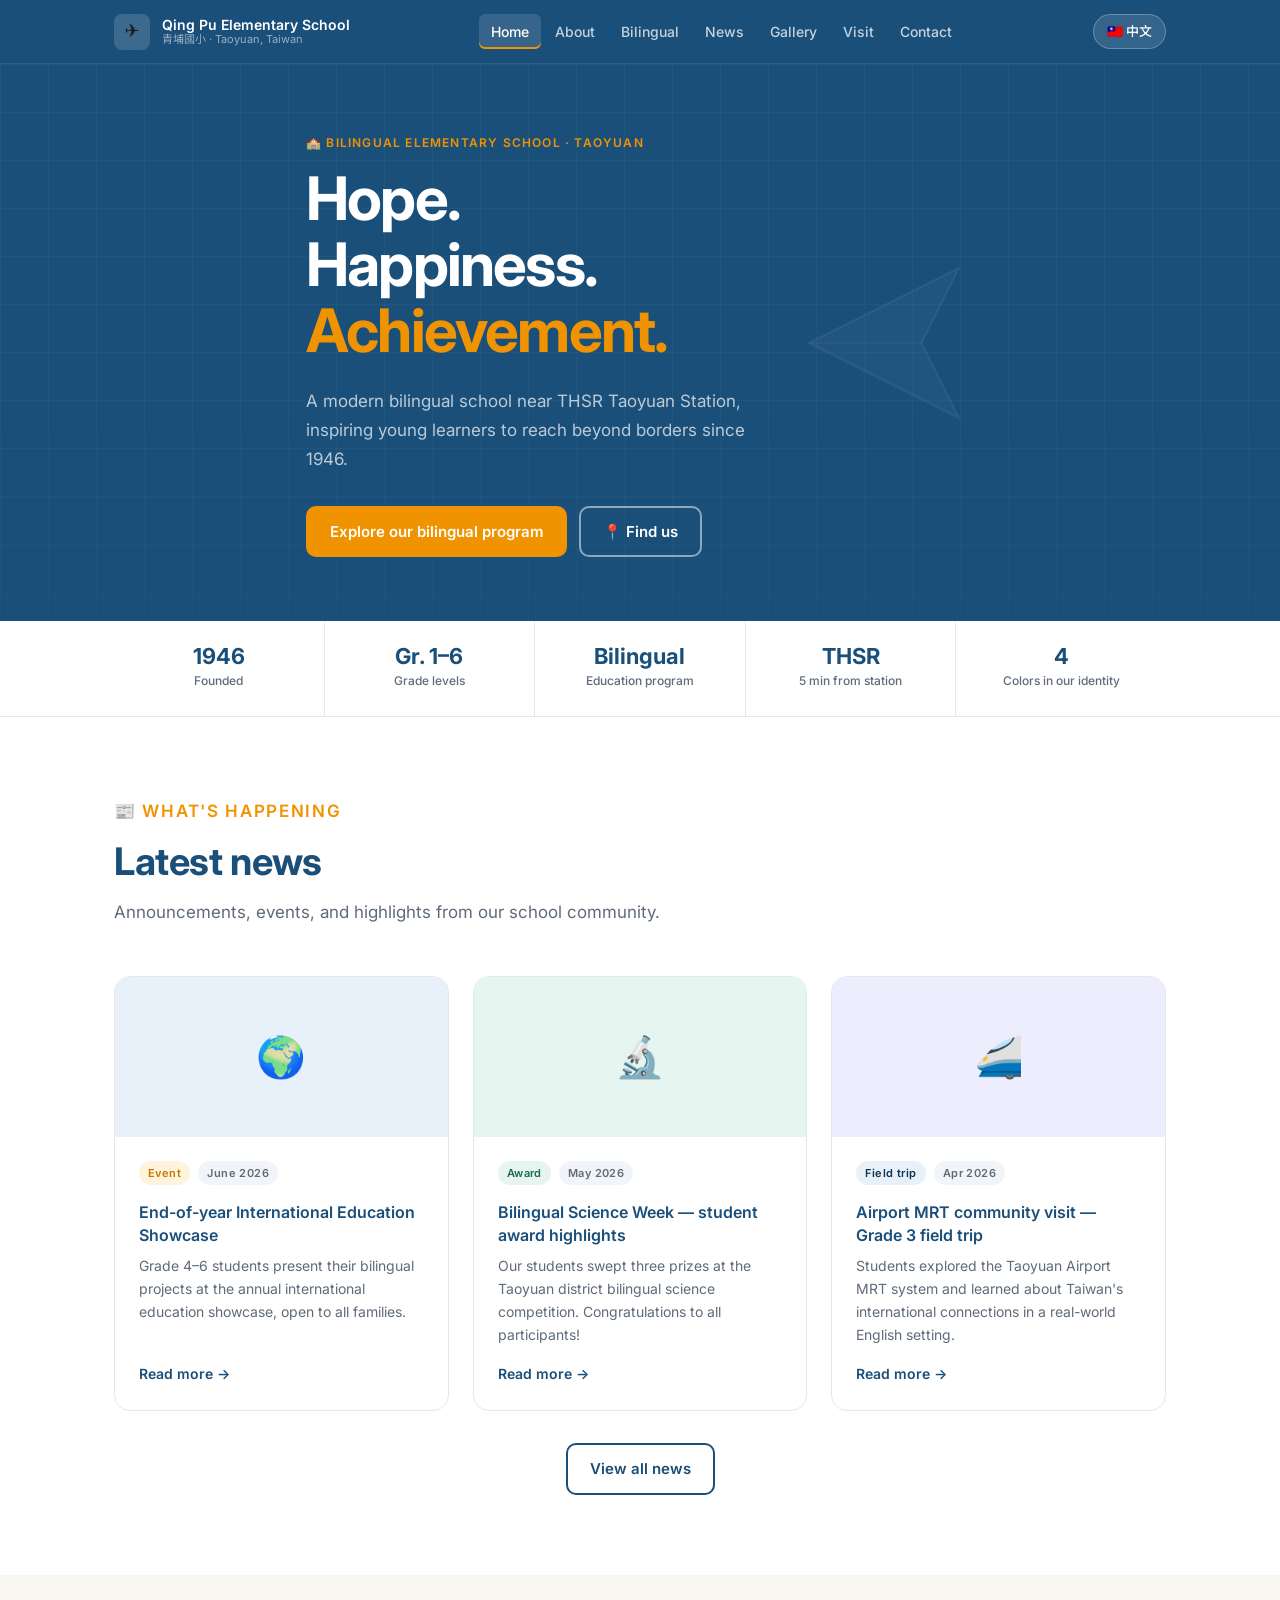
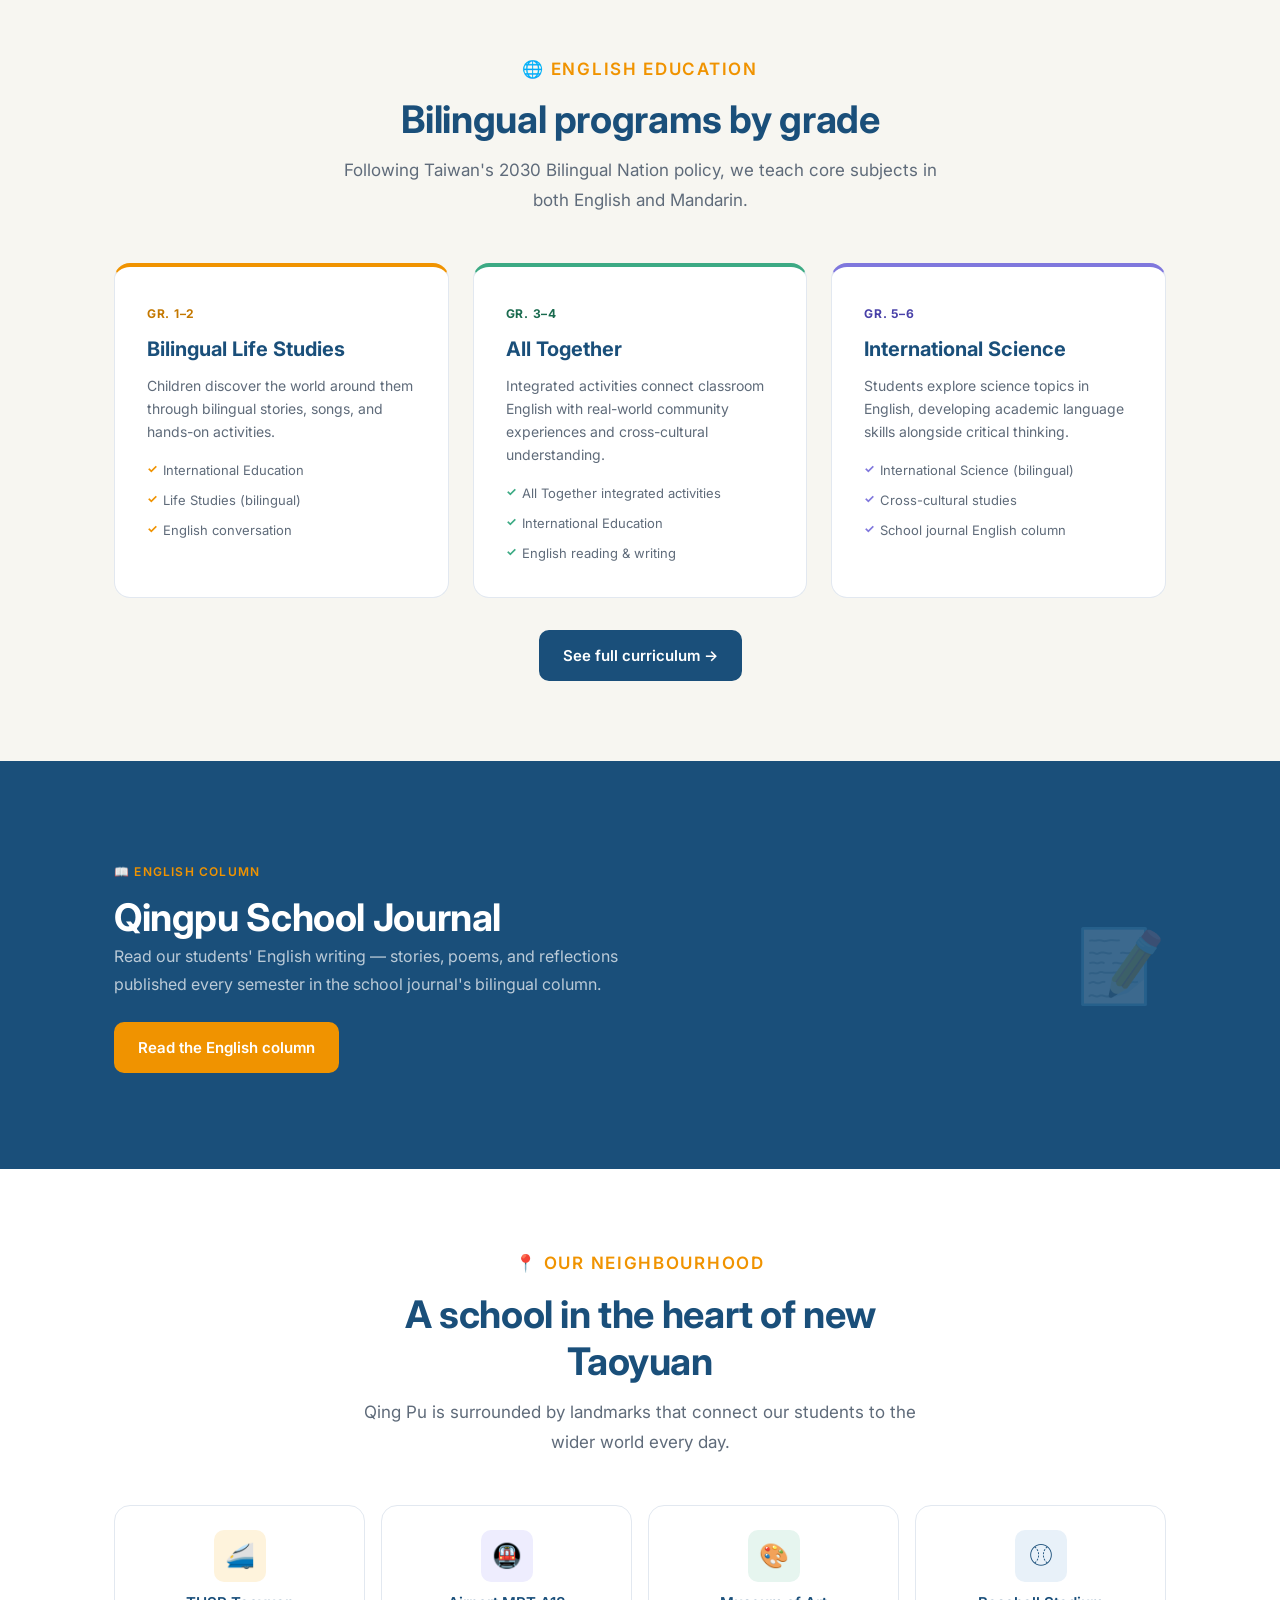
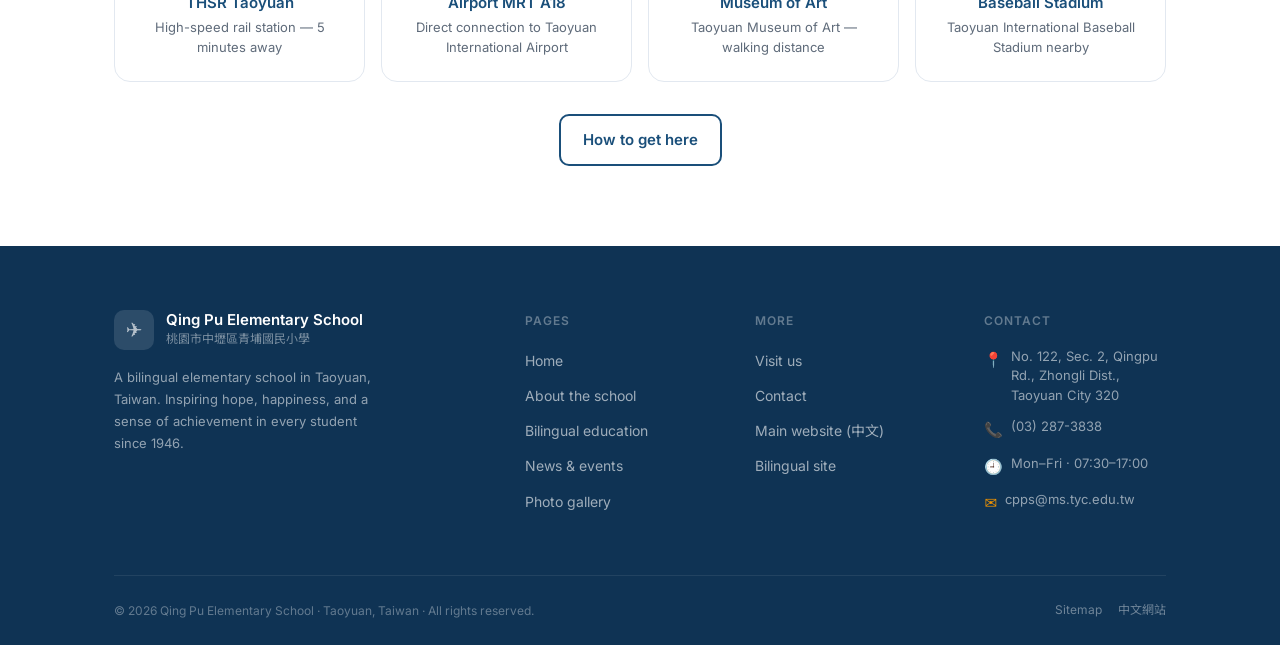
==== index.html @ 3e6f831f "Initial commit" ====
<!DOCTYPE html>
<html lang="en">
<head>
  <meta charset="UTF-8">
  <meta name="viewport" content="width=device-width, initial-scale=1.0">
  <meta name="description" content="Qing Pu Elementary School — a bilingual elementary school near THSR Taoyuan Station, nurturing global citizens in Taoyuan, Taiwan.">
  <title>Qing Pu Elementary School — Taoyuan, Taiwan</title>

  <!-- Favicon placeholder -->
  <!-- <link rel="icon" href="images/favicon.ico"> -->

  <!-- Shared styles -->
  <link rel="stylesheet" href="css/style.css">
  <!-- Page-specific styles -->
  <link rel="stylesheet" href="css/pages/home.css">
</head>
<body>

  <!-- Skip to main content (accessibility) -->
  <a class="skip-link" href="#main">Skip to main content</a>

  <!-- ============================================================
       NAVBAR
       ============================================================ -->
  <nav class="navbar" aria-label="Main navigation">
    <div class="container navbar__inner">

      <!-- Logo -->
      <a href="index.html" class="navbar__logo" aria-label="Qing Pu Elementary School — home">
        <div class="navbar__logo-img" aria-hidden="true">
          <!-- Replace the emoji below with: <img src="images/logo.png" alt=""> -->
          ✈️
        </div>
        <div class="navbar__logo-text">
          <span class="navbar__name">Qing Pu Elementary School</span>
          <span class="navbar__sub">青埔國小 · Taoyuan, Taiwan</span>
        </div>
      </a>

      <!-- Desktop navigation links -->
      <ul class="navbar__links" role="list">
        <li><a href="index.html">Home</a></li>
        <li><a href="about.html">About</a></li>
        <li><a href="bilingual.html">Bilingual</a></li>
        <li><a href="news.html">News</a></li>
        <li><a href="gallery.html">Gallery</a></li>
        <li><a href="visit.html">Visit</a></li>
        <li><a href="contact.html">Contact</a></li>
      </ul>

      <!-- Chinese version link -->
      <a href="https://www.cpps.tyc.edu.tw" target="_blank" rel="noopener" class="navbar__lang" aria-label="Switch to Chinese website">
        🇹🇼 中文
      </a>

      <!-- Mobile hamburger button -->
      <button class="navbar__toggle" aria-label="Open navigation menu" aria-expanded="false" aria-controls="mobile-menu">
        <span></span>
        <span></span>
        <span></span>
      </button>
    </div>

    <!-- Mobile drawer menu -->
    <div class="navbar__mobile" id="mobile-menu" role="navigation" aria-label="Mobile navigation">
      <a href="index.html">Home</a>
      <a href="about.html">About</a>
      <a href="bilingual.html">Bilingual education</a>
      <a href="news.html">News</a>
      <a href="gallery.html">Gallery</a>
      <a href="visit.html">Visit us</a>
      <a href="contact.html">Contact</a>
      <div class="navbar__mobile-lang">
        <a href="https://www.cpps.tyc.edu.tw" target="_blank" rel="noopener">🇹🇼 View Chinese website →</a>
      </div>
    </div>
  </nav>


  <!-- ============================================================
       MAIN CONTENT
       ============================================================ -->
  <main id="main">

    <!-- ── HERO ── -->
    <section class="hero" aria-label="School introduction">
      <div class="hero__bg" aria-hidden="true"></div>
      <div class="container hero__inner">
        <div class="hero__content">
          <p class="eyebrow">🏫 Bilingual Elementary School · Taoyuan</p>
          <h1 class="hero__title">
            Hope.<br>
            Happiness.<br>
            <span class="hero__title-accent">Achievement.</span>
          </h1>
          <p class="hero__desc">
            A modern bilingual school near THSR Taoyuan Station,
            inspiring young learners to reach beyond borders
            since 1946.
          </p>
          <div class="hero__actions">
            <a href="bilingual.html" class="btn btn-primary">Explore our bilingual program</a>
            <a href="visit.html" class="btn btn-ghost">
              📍 Find us
            </a>
          </div>
        </div>

        <!-- Decorative plane illustration (pure CSS) -->
        <div class="hero__deco" aria-hidden="true">
          <svg class="hero__plane" viewBox="0 0 120 120" fill="none" xmlns="http://www.w3.org/2000/svg">
            <path d="M10 60 L110 10 L85 60 L110 110 Z" fill="rgba(255,255,255,0.08)" stroke="rgba(255,255,255,0.15)" stroke-width="1.5"/>
            <path d="M10 60 L85 60" stroke="rgba(255,255,255,0.1)" stroke-width="1"/>
          </svg>
        </div>
      </div>
    </section>


    <!-- ── STATS STRIP ── -->
    <section class="stats-strip" aria-label="School at a glance">
      <div class="container">
        <ul class="stats-strip__list" role="list">
          <li class="stats-strip__item">
            <span class="stats-strip__num">1946</span>
            <span class="stats-strip__label">Founded</span>
          </li>
          <li class="stats-strip__item">
            <span class="stats-strip__num">Gr. 1–6</span>
            <span class="stats-strip__label">Grade levels</span>
          </li>
          <li class="stats-strip__item">
            <span class="stats-strip__num">Bilingual</span>
            <span class="stats-strip__label">Education program</span>
          </li>
          <li class="stats-strip__item">
            <span class="stats-strip__num">THSR</span>
            <span class="stats-strip__label">5 min from station</span>
          </li>
          <li class="stats-strip__item">
            <span class="stats-strip__num">4</span>
            <span class="stats-strip__label">Colors in our identity</span>
          </li>
        </ul>
      </div>
    </section>


    <!-- ── LATEST NEWS ── -->
    <section class="section bg-white" aria-labelledby="news-heading">
      <div class="container">
        <div class="section-header">
          <p class="eyebrow">📰 What's happening</p>
          <h2 id="news-heading">Latest news</h2>
          <p>Announcements, events, and highlights from our school community.</p>
        </div>

        <div class="grid-3 news-grid">

          <article class="card fade-in">
            <div class="card-img-placeholder" aria-hidden="true" style="background: var(--navy-light); height: 160px; display:flex; align-items:center; justify-content:center; font-size:40px;">🌍</div>
            <div class="card-body">
              <div class="flex gap-2 mb-4">
                <span class="badge badge-orange">Event</span>
                <span class="badge badge-gray">June 2026</span>
              </div>
              <h3 class="news-card__title">End-of-year International Education Showcase</h3>
              <p class="news-card__excerpt">Grade 4–6 students present their bilingual projects at the annual international education showcase, open to all families.</p>
              <a href="news.html" class="news-card__link">Read more →</a>
            </div>
          </article>

          <article class="card fade-in">
            <div class="card-img-placeholder" aria-hidden="true" style="background: var(--green-light); height: 160px; display:flex; align-items:center; justify-content:center; font-size:40px;">🔬</div>
            <div class="card-body">
              <div class="flex gap-2 mb-4">
                <span class="badge badge-green">Award</span>
                <span class="badge badge-gray">May 2026</span>
              </div>
              <h3 class="news-card__title">Bilingual Science Week — student award highlights</h3>
              <p class="news-card__excerpt">Our students swept three prizes at the Taoyuan district bilingual science competition. Congratulations to all participants!</p>
              <a href="news.html" class="news-card__link">Read more →</a>
            </div>
          </article>

          <article class="card fade-in">
            <div class="card-img-placeholder" aria-hidden="true" style="background: var(--purple-light); height: 160px; display:flex; align-items:center; justify-content:center; font-size:40px;">🚄</div>
            <div class="card-body">
              <div class="flex gap-2 mb-4">
                <span class="badge badge-navy">Field trip</span>
                <span class="badge badge-gray">Apr 2026</span>
              </div>
              <h3 class="news-card__title">Airport MRT community visit — Grade 3 field trip</h3>
              <p class="news-card__excerpt">Students explored the Taoyuan Airport MRT system and learned about Taiwan's international connections in a real-world English setting.</p>
              <a href="news.html" class="news-card__link">Read more →</a>
            </div>
          </article>

        </div>

        <div class="text-center mt-6">
          <a href="news.html" class="btn btn-outline">View all news</a>
        </div>
      </div>
    </section>


    <!-- ── BILINGUAL PROGRAMS ── -->
    <section class="section" aria-labelledby="bilingual-heading">
      <div class="container">
        <div class="section-header centered">
          <p class="eyebrow">🌐 English education</p>
          <h2 id="bilingual-heading">Bilingual programs by grade</h2>
          <p>Following Taiwan's 2030 Bilingual Nation policy, we teach core subjects in both English and Mandarin.</p>
        </div>

        <div class="programs-grid">

          <div class="program-card fade-in">
            <div class="program-card__grade">Gr. 1–2</div>
            <h3 class="program-card__title">Bilingual Life Studies</h3>
            <p class="program-card__desc">Children discover the world around them through bilingual stories, songs, and hands-on activities.</p>
            <ul class="program-card__subjects">
              <li>International Education</li>
              <li>Life Studies (bilingual)</li>
              <li>English conversation</li>
            </ul>
          </div>

          <div class="program-card fade-in">
            <div class="program-card__grade">Gr. 3–4</div>
            <h3 class="program-card__title">All Together</h3>
            <p class="program-card__desc">Integrated activities connect classroom English with real-world community experiences and cross-cultural understanding.</p>
            <ul class="program-card__subjects">
              <li>All Together integrated activities</li>
              <li>International Education</li>
              <li>English reading & writing</li>
            </ul>
          </div>

          <div class="program-card fade-in">
            <div class="program-card__grade">Gr. 5–6</div>
            <h3 class="program-card__title">International Science</h3>
            <p class="program-card__desc">Students explore science topics in English, developing academic language skills alongside critical thinking.</p>
            <ul class="program-card__subjects">
              <li>International Science (bilingual)</li>
              <li>Cross-cultural studies</li>
              <li>School journal English column</li>
            </ul>
          </div>

        </div>

        <div class="text-center mt-6">
          <a href="bilingual.html" class="btn btn-secondary">See full curriculum →</a>
        </div>
      </div>
    </section>


    <!-- ── SCHOOL JOURNAL TEASER ── -->
    <section class="section-sm bg-navy" aria-labelledby="journal-heading">
      <div class="container journal-banner">
        <div class="journal-banner__text">
          <p class="eyebrow" style="color: var(--orange);">📖 English column</p>
          <h2 id="journal-heading" style="color:#fff;">Qingpu School Journal</h2>
          <p style="color:rgba(255,255,255,0.7);">
            Read our students' English writing — stories, poems, and reflections published every semester in the school journal's bilingual column.
          </p>
          <a href="bilingual.html#journal" class="btn btn-primary mt-5">Read the English column</a>
        </div>
        <div class="journal-banner__deco" aria-hidden="true">📝</div>
      </div>
    </section>


    <!-- ── NEARBY HIGHLIGHTS ── -->
    <section class="section bg-white" aria-labelledby="nearby-heading">
      <div class="container">
        <div class="section-header centered">
          <p class="eyebrow">📍 Our neighbourhood</p>
          <h2 id="nearby-heading">A school in the heart of new Taoyuan</h2>
          <p>Qing Pu is surrounded by landmarks that connect our students to the wider world every day.</p>
        </div>

        <div class="grid-4 nearby-grid">
          <div class="nearby-card fade-in">
            <div class="nearby-card__icon" style="background:var(--orange-light); color:var(--orange-dark);">🚄</div>
            <h4>THSR Taoyuan</h4>
            <p>High-speed rail station — 5 minutes away</p>
          </div>
          <div class="nearby-card fade-in">
            <div class="nearby-card__icon" style="background:var(--purple-light); color:#4840a8;">🚇</div>
            <h4>Airport MRT A18</h4>
            <p>Direct connection to Taoyuan International Airport</p>
          </div>
          <div class="nearby-card fade-in">
            <div class="nearby-card__icon" style="background:var(--green-light); color:#1a6b4f;">🎨</div>
            <h4>Museum of Art</h4>
            <p>Taoyuan Museum of Art — walking distance</p>
          </div>
          <div class="nearby-card fade-in">
            <div class="nearby-card__icon" style="background:var(--navy-light); color:var(--navy);">⚾</div>
            <h4>Baseball Stadium</h4>
            <p>Taoyuan International Baseball Stadium nearby</p>
          </div>
        </div>

        <div class="text-center mt-6">
          <a href="visit.html" class="btn btn-outline">How to get here</a>
        </div>
      </div>
    </section>

  </main>


  <!-- ============================================================
       FOOTER
       ============================================================ -->
  <footer class="footer" role="contentinfo">
    <div class="container">
      <div class="footer__grid">

        <!-- Brand column -->
        <div class="footer__brand">
          <div class="footer__logo">
            <div class="footer__logo-box" aria-hidden="true">✈️</div>
            <div>
              <div class="footer__school-name">Qing Pu Elementary School</div>
              <div class="footer__school-zh">桃園市中壢區青埔國民小學</div>
            </div>
          </div>
          <p class="footer__desc">
            A bilingual elementary school in Taoyuan, Taiwan.
            Inspiring hope, happiness, and a sense of achievement
            in every student since 1946.
          </p>
        </div>

        <!-- Quick links -->
        <div>
          <p class="footer__col-title">Pages</p>
          <ul class="footer__links">
            <li><a href="index.html">Home</a></li>
            <li><a href="about.html">About the school</a></li>
            <li><a href="bilingual.html">Bilingual education</a></li>
            <li><a href="news.html">News & events</a></li>
            <li><a href="gallery.html">Photo gallery</a></li>
          </ul>
        </div>

        <!-- More links -->
        <div>
          <p class="footer__col-title">More</p>
          <ul class="footer__links">
            <li><a href="visit.html">Visit us</a></li>
            <li><a href="contact.html">Contact</a></li>
            <li><a href="https://www.cpps.tyc.edu.tw" target="_blank" rel="noopener">Main website (中文)</a></li>
            <li><a href="http://163.30.130.236/bilingual/index.php" target="_blank" rel="noopener">Bilingual site</a></li>
          </ul>
        </div>

        <!-- Contact info -->
        <div>
          <p class="footer__col-title">Contact</p>
          <div class="footer__contact-item">
            <span class="footer__contact-icon" aria-hidden="true">📍</span>
            <span>No. 122, Sec. 2, Qingpu Rd., Zhongli Dist., Taoyuan City 320</span>
          </div>
          <div class="footer__contact-item">
            <span class="footer__contact-icon" aria-hidden="true">📞</span>
            <span>(03) 287-3838</span>
          </div>
          <div class="footer__contact-item">
            <span class="footer__contact-icon" aria-hidden="true">🕘</span>
            <span>Mon–Fri · 07:30–17:00</span>
          </div>
          <div class="footer__contact-item">
            <span class="footer__contact-icon" aria-hidden="true">✉️</span>
            <span>cpps@ms.tyc.edu.tw</span>
          </div>
        </div>

      </div>

      <!-- Bottom bar -->
      <div class="footer__bottom">
        <p class="footer__copy">
          © 2026 Qing Pu Elementary School · Taoyuan, Taiwan · All rights reserved.
        </p>
        <div class="footer__bottom-links">
          <a href="#">Sitemap</a>
          <a href="https://www.cpps.tyc.edu.tw" target="_blank" rel="noopener">中文網站</a>
        </div>
      </div>
    </div>
  </footer>

  <!-- Shared JS -->
  <script src="js/main.js"></script>

</body>
</html>
---- css/style.css ----
/* ============================================================
   Qing Pu Elementary School — English Website
   style.css  |  Shared styles: reset, variables, typography,
               navbar, footer, buttons, utilities
   ============================================================ */

/* ── Google Fonts ── */
@import url('https://fonts.googleapis.com/css2?family=Inter:wght@400;500;600;700&family=Noto+Sans+TC:wght@400;500&display=swap');

/* ── CSS Variables ── */
:root {
  /* Brand colors — drawn from school building identity */
  --navy:          #1a4f7a;   /* primary: navbar, footer, headings */
  --navy-dark:     #0f3354;   /* hover states */
  --navy-light:    #e8f1f9;   /* light tint backgrounds */
  --orange:        #F09300;   /* CTA buttons, active states, highlights */
  --orange-dark:   #c47800;   /* orange hover */
  --orange-light:  #fef3dc;   /* orange tint */
  --green:         #3caa84;   /* Qingpu green — bilingual accents */
  --green-light:   #e6f5ef;
  --purple:        #7F77DD;   /* MRT purple — transport references */
  --purple-light:  #eeedfe;

  /* Neutrals */
  --bg:            #f7f6f1;   /* warm off-white page background */
  --bg-white:      #ffffff;
  --bg-card:       #ffffff;
  --text:          #1c1c1c;
  --text-muted:    #5f6b7a;
  --text-light:    #94a3b8;
  --border:        #e2e8f0;
  --border-dark:   #cbd5e1;

  /* Spacing scale */
  --sp-1:  4px;
  --sp-2:  8px;
  --sp-3:  12px;
  --sp-4:  16px;
  --sp-5:  24px;
  --sp-6:  32px;
  --sp-7:  48px;
  --sp-8:  64px;
  --sp-9:  80px;
  --sp-10: 96px;

  /* Layout */
  --container-max: 1100px;
  --navbar-height: 64px;
  --radius-sm:  6px;
  --radius-md:  10px;
  --radius-lg:  16px;
  --radius-xl:  24px;

  /* Shadows */
  --shadow-sm:  0 1px 3px rgba(0,0,0,0.08), 0 1px 2px rgba(0,0,0,0.04);
  --shadow-md:  0 4px 12px rgba(0,0,0,0.08), 0 2px 4px rgba(0,0,0,0.04);
  --shadow-lg:  0 8px 24px rgba(0,0,0,0.10), 0 4px 8px rgba(0,0,0,0.04);

  /* Transitions */
  --ease: cubic-bezier(0.4, 0, 0.2, 1);
  --t-fast: 150ms var(--ease);
  --t-base: 250ms var(--ease);
}


/* ============================================================
   RESET
   ============================================================ */
*, *::before, *::after {
  box-sizing: border-box;
  margin: 0;
  padding: 0;
}

html {
  scroll-behavior: smooth;
  -webkit-text-size-adjust: 100%;
}

body {
  font-family: 'Inter', 'Noto Sans TC', system-ui, sans-serif;
  font-size: 16px;
  line-height: 1.7;
  color: var(--text);
  background-color: var(--bg);
  -webkit-font-smoothing: antialiased;
}

img, picture, video, svg {
  display: block;
  max-width: 100%;
}

input, button, textarea, select {
  font: inherit;
}

ul, ol {
  list-style: none;
}

a {
  color: inherit;
  text-decoration: none;
}

h1, h2, h3, h4, h5, h6 {
  line-height: 1.25;
  color: var(--navy);
}


/* ============================================================
   TYPOGRAPHY
   ============================================================ */
h1 { font-size: clamp(32px, 5vw, 52px); font-weight: 700; letter-spacing: -0.02em; }
h2 { font-size: clamp(24px, 4vw, 38px); font-weight: 700; letter-spacing: -0.01em; }
h3 { font-size: clamp(18px, 2.5vw, 24px); font-weight: 600; }
h4 { font-size: 18px; font-weight: 600; }
h5 { font-size: 15px; font-weight: 600; }

p {
  color: var(--text-muted);
  line-height: 1.75;
}

.text-navy   { color: var(--navy); }
.text-orange { color: var(--orange); }
.text-muted  { color: var(--text-muted); }
.text-center { text-align: center; }
.text-sm     { font-size: 14px; }
.text-xs     { font-size: 12px; }

/* Section eyebrow label */
.eyebrow {
  display: inline-flex;
  align-items: center;
  gap: var(--sp-2);
  font-size: 12px;
  font-weight: 600;
  letter-spacing: 0.1em;
  text-transform: uppercase;
  color: var(--orange);
  margin-bottom: var(--sp-3);
}

/* Section heading + subtext block */
.section-header {
  margin-bottom: var(--sp-7);
}

.section-header.centered {
  text-align: center;
  max-width: 600px;
  margin-left: auto;
  margin-right: auto;
}

.section-header h2 {
  margin-bottom: var(--sp-3);
}

.section-header p {
  font-size: 17px;
}


/* ============================================================
   LAYOUT UTILITIES
   ============================================================ */
.container {
  max-width: var(--container-max);
  margin: 0 auto;
  padding: 0 var(--sp-5);
}

.section {
  padding: var(--sp-9) 0;
}

.section-sm {
  padding: var(--sp-7) 0;
}

/* Grid helpers */
.grid-2 { display: grid; grid-template-columns: repeat(2, minmax(0,1fr)); gap: var(--sp-5); }
.grid-3 { display: grid; grid-template-columns: repeat(3, minmax(0,1fr)); gap: var(--sp-5); }
.grid-4 { display: grid; grid-template-columns: repeat(4, minmax(0,1fr)); gap: var(--sp-5); }

/* Flex helpers */
.flex       { display: flex; }
.flex-center { display: flex; align-items: center; justify-content: center; }
.flex-between { display: flex; align-items: center; justify-content: space-between; }
.gap-2 { gap: var(--sp-2); }
.gap-3 { gap: var(--sp-3); }
.gap-4 { gap: var(--sp-4); }

/* Spacing helpers */
.mt-4 { margin-top: var(--sp-4); }
.mt-5 { margin-top: var(--sp-5); }
.mt-6 { margin-top: var(--sp-6); }
.mb-4 { margin-bottom: var(--sp-4); }
.mb-5 { margin-bottom: var(--sp-5); }


/* ============================================================
   BUTTONS
   ============================================================ */
.btn {
  display: inline-flex;
  align-items: center;
  gap: var(--sp-2);
  padding: 11px 22px;
  border-radius: var(--radius-md);
  font-size: 15px;
  font-weight: 600;
  cursor: pointer;
  border: 2px solid transparent;
  transition: background var(--t-fast), color var(--t-fast), border-color var(--t-fast), transform var(--t-fast), box-shadow var(--t-fast);
  white-space: nowrap;
  text-decoration: none;
}

.btn:active { transform: scale(0.97); }

/* Primary — orange fill */
.btn-primary {
  background: var(--orange);
  color: #fff;
  border-color: var(--orange);
}
.btn-primary:hover {
  background: var(--orange-dark);
  border-color: var(--orange-dark);
  box-shadow: var(--shadow-md);
}

/* Secondary — navy fill */
.btn-secondary {
  background: var(--navy);
  color: #fff;
  border-color: var(--navy);
}
.btn-secondary:hover {
  background: var(--navy-dark);
  border-color: var(--navy-dark);
  box-shadow: var(--shadow-md);
}

/* Ghost — outline only */
.btn-ghost {
  background: transparent;
  color: #fff;
  border-color: rgba(255,255,255,0.5);
}
.btn-ghost:hover {
  background: rgba(255,255,255,0.12);
  border-color: #fff;
}

/* Ghost navy — for use on white backgrounds */
.btn-outline {
  background: transparent;
  color: var(--navy);
  border-color: var(--navy);
}
.btn-outline:hover {
  background: var(--navy);
  color: #fff;
}

/* Small variant */
.btn-sm {
  padding: 7px 14px;
  font-size: 13px;
}


/* ============================================================
   BADGES & TAGS
   ============================================================ */
.badge {
  display: inline-flex;
  align-items: center;
  gap: 4px;
  font-size: 11px;
  font-weight: 600;
  padding: 3px 9px;
  border-radius: 20px;
  letter-spacing: 0.04em;
}

.badge-navy   { background: var(--navy-light);   color: var(--navy-dark); }
.badge-orange { background: var(--orange-light);  color: var(--orange-dark); }
.badge-green  { background: var(--green-light);   color: #1a6b4f; }
.badge-purple { background: var(--purple-light);  color: #4840a8; }
.badge-gray   { background: #f1f5f9; color: var(--text-muted); }


/* ============================================================
   CARDS
   ============================================================ */
.card {
  background: var(--bg-card);
  border-radius: var(--radius-lg);
  border: 1px solid var(--border);
  overflow: hidden;
  transition: box-shadow var(--t-base), transform var(--t-base);
}

.card:hover {
  box-shadow: var(--shadow-md);
  transform: translateY(-2px);
}

.card-body {
  padding: var(--sp-5);
}

.card-img {
  width: 100%;
  aspect-ratio: 16/9;
  object-fit: cover;
  background: var(--navy-light);
}


/* ============================================================
   NAVBAR
   ============================================================ */
.navbar {
  position: sticky;
  top: 0;
  z-index: 100;
  height: var(--navbar-height);
  background: var(--navy);
  border-bottom: 1px solid rgba(255,255,255,0.08);
  transition: box-shadow var(--t-base);
}

.navbar.scrolled {
  box-shadow: 0 2px 20px rgba(0,0,0,0.2);
}

.navbar__inner {
  display: flex;
  align-items: center;
  justify-content: space-between;
  height: 100%;
  gap: var(--sp-4);
}

/* Logo */
.navbar__logo {
  display: flex;
  align-items: center;
  gap: var(--sp-3);
  flex-shrink: 0;
  text-decoration: none;
}

.navbar__logo-img {
  width: 36px;
  height: 36px;
  border-radius: 8px;
  background: rgba(255,255,255,0.15);
  display: flex;
  align-items: center;
  justify-content: center;
  font-size: 18px;
  flex-shrink: 0;
  overflow: hidden;
}

.navbar__logo-img img {
  width: 100%;
  height: 100%;
  object-fit: cover;
}

.navbar__logo-text {
  display: flex;
  flex-direction: column;
}

.navbar__name {
  font-size: 14px;
  font-weight: 600;
  color: #fff;
  line-height: 1.2;
}

.navbar__sub {
  font-size: 11px;
  color: rgba(255,255,255,0.55);
  font-weight: 400;
  line-height: 1.2;
}

/* Nav links */
.navbar__links {
  display: flex;
  align-items: center;
  gap: 2px;
  list-style: none;
  margin: 0;
  padding: 0;
}

.navbar__links a {
  display: block;
  padding: 6px 12px;
  font-size: 14px;
  font-weight: 500;
  color: rgba(255,255,255,0.75);
  border-radius: var(--radius-sm);
  transition: color var(--t-fast), background var(--t-fast);
  text-decoration: none;
  white-space: nowrap;
}

.navbar__links a:hover {
  color: #fff;
  background: rgba(255,255,255,0.10);
}

.navbar__links a.active {
  color: #fff;
  background: rgba(255,255,255,0.12);
  /* Orange underline shows active page */
  box-shadow: inset 0 -2px 0 var(--orange);
}

/* Language toggle */
.navbar__lang {
  flex-shrink: 0;
  background: rgba(255,255,255,0.12);
  border: 1px solid rgba(255,255,255,0.25);
  color: #fff;
  padding: 5px 13px;
  border-radius: 20px;
  font-size: 13px;
  font-weight: 500;
  cursor: pointer;
  transition: background var(--t-fast), border-color var(--t-fast);
  text-decoration: none;
  display: inline-flex;
  align-items: center;
  gap: 5px;
}

.navbar__lang:hover {
  background: rgba(255,255,255,0.20);
  border-color: rgba(255,255,255,0.5);
}

/* Mobile hamburger button */
.navbar__toggle {
  display: none;
  flex-direction: column;
  justify-content: center;
  align-items: center;
  gap: 5px;
  width: 36px;
  height: 36px;
  background: transparent;
  border: none;
  cursor: pointer;
  padding: 4px;
  border-radius: var(--radius-sm);
  flex-shrink: 0;
}

.navbar__toggle span {
  display: block;
  width: 22px;
  height: 2px;
  background: #fff;
  border-radius: 2px;
  transition: transform var(--t-base), opacity var(--t-base);
}

/* Hamburger → X animation */
.navbar__toggle.open span:nth-child(1) { transform: translateY(7px) rotate(45deg); }
.navbar__toggle.open span:nth-child(2) { opacity: 0; }
.navbar__toggle.open span:nth-child(3) { transform: translateY(-7px) rotate(-45deg); }

/* Mobile nav drawer */
.navbar__mobile {
  display: none;
  position: absolute;
  top: var(--navbar-height);
  left: 0;
  right: 0;
  background: var(--navy-dark);
  border-bottom: 1px solid rgba(255,255,255,0.08);
  padding: var(--sp-3) var(--sp-5) var(--sp-4);
  box-shadow: var(--shadow-lg);
  z-index: 99;
}

.navbar__mobile.open {
  display: block;
}

.navbar__mobile a {
  display: block;
  padding: 11px var(--sp-3);
  font-size: 15px;
  font-weight: 500;
  color: rgba(255,255,255,0.85);
  border-radius: var(--radius-sm);
  border-bottom: 1px solid rgba(255,255,255,0.06);
  transition: color var(--t-fast), background var(--t-fast);
}

.navbar__mobile a:last-child {
  border-bottom: none;
}

.navbar__mobile a:hover,
.navbar__mobile a.active {
  color: #fff;
  background: rgba(255,255,255,0.08);
}

.navbar__mobile-lang {
  margin-top: var(--sp-3);
  padding-top: var(--sp-3);
  border-top: 1px solid rgba(255,255,255,0.1);
}


/* ============================================================
   FOOTER
   ============================================================ */
.footer {
  background: var(--navy-dark);
  color: rgba(255,255,255,0.65);
  padding: var(--sp-8) 0 var(--sp-5);
}

.footer__grid {
  display: grid;
  grid-template-columns: 2fr 1fr 1fr 1fr;
  gap: var(--sp-7);
  margin-bottom: var(--sp-7);
}

.footer__brand {}

.footer__logo {
  display: flex;
  align-items: center;
  gap: var(--sp-3);
  margin-bottom: var(--sp-4);
}

.footer__logo-box {
  width: 40px;
  height: 40px;
  background: rgba(255,255,255,0.12);
  border-radius: var(--radius-md);
  display: flex;
  align-items: center;
  justify-content: center;
  font-size: 20px;
  flex-shrink: 0;
}

.footer__school-name {
  font-size: 15px;
  font-weight: 600;
  color: #fff;
  line-height: 1.3;
}

.footer__school-zh {
  font-size: 12px;
  color: rgba(255,255,255,0.45);
}

.footer__desc {
  font-size: 13px;
  line-height: 1.7;
  color: rgba(255,255,255,0.55);
  max-width: 260px;
}

.footer__col-title {
  font-size: 12px;
  font-weight: 600;
  letter-spacing: 0.08em;
  text-transform: uppercase;
  color: rgba(255,255,255,0.35);
  margin-bottom: var(--sp-4);
}

.footer__links {
  list-style: none;
  display: flex;
  flex-direction: column;
  gap: var(--sp-2);
}

.footer__links a {
  font-size: 14px;
  color: rgba(255,255,255,0.6);
  text-decoration: none;
  transition: color var(--t-fast);
}

.footer__links a:hover {
  color: #fff;
}

.footer__contact-item {
  display: flex;
  align-items: flex-start;
  gap: var(--sp-2);
  font-size: 13px;
  color: rgba(255,255,255,0.55);
  margin-bottom: var(--sp-3);
  line-height: 1.5;
}

.footer__contact-icon {
  font-size: 15px;
  color: var(--orange);
  margin-top: 2px;
  flex-shrink: 0;
}

.footer__bottom {
  border-top: 1px solid rgba(255,255,255,0.08);
  padding-top: var(--sp-5);
  display: flex;
  align-items: center;
  justify-content: space-between;
  gap: var(--sp-4);
  flex-wrap: wrap;
}

.footer__copy {
  font-size: 12px;
  color: rgba(255,255,255,0.35);
}

.footer__bottom-links {
  display: flex;
  gap: var(--sp-4);
}

.footer__bottom-links a {
  font-size: 12px;
  color: rgba(255,255,255,0.4);
  transition: color var(--t-fast);
}

.footer__bottom-links a:hover {
  color: rgba(255,255,255,0.8);
}


/* ============================================================
   DIVIDERS & DECORATIONS
   ============================================================ */
.divider {
  border: none;
  border-top: 1px solid var(--border);
  margin: var(--sp-7) 0;
}

/* Paper-plane decorative SVG placeholder */
.deco-plane {
  opacity: 0.06;
  pointer-events: none;
  user-select: none;
}

/* Section background alternates */
.bg-white  { background: var(--bg-white); }
.bg-navy   { background: var(--navy); color: #fff; }
.bg-navy h2, .bg-navy h3 { color: #fff; }
.bg-navy p  { color: rgba(255,255,255,0.7); }
.bg-light  { background: var(--navy-light); }
.bg-orange-light { background: var(--orange-light); }


/* ============================================================
   SKIP LINK (accessibility)
   ============================================================ */
.skip-link {
  position: absolute;
  top: -100px;
  left: var(--sp-5);
  background: var(--orange);
  color: #fff;
  padding: var(--sp-2) var(--sp-4);
  border-radius: var(--radius-sm);
  font-weight: 600;
  font-size: 14px;
  z-index: 9999;
  transition: top var(--t-fast);
}

.skip-link:focus {
  top: var(--sp-3);
}


/* ============================================================
   RESPONSIVE BREAKPOINTS
   ============================================================ */

/* Tablet — ≤ 1024px */
@media (max-width: 1024px) {
  .grid-4 { grid-template-columns: repeat(2, minmax(0,1fr)); }

  .footer__grid {
    grid-template-columns: 1fr 1fr;
    gap: var(--sp-6);
  }

  .navbar__links { gap: 0; }
  .navbar__links a { padding: 6px 9px; font-size: 13px; }
}

/* Mobile — ≤ 768px */
@media (max-width: 768px) {
  :root { --navbar-height: 56px; }

  .section  { padding: var(--sp-7) 0; }
  .section-sm { padding: var(--sp-6) 0; }

  /* Hide desktop nav, show hamburger */
  .navbar__links,
  .navbar__lang { display: none; }

  .navbar__toggle { display: flex; }

  /* Stack grids */
  .grid-2,
  .grid-3,
  .grid-4 { grid-template-columns: 1fr; }

  .footer__grid {
    grid-template-columns: 1fr;
    gap: var(--sp-5);
  }

  .footer__desc { max-width: 100%; }

  .footer__bottom {
    flex-direction: column;
    align-items: flex-start;
    gap: var(--sp-3);
  }
}

/* Small mobile — ≤ 480px */
@media (max-width: 480px) {
  .container { padding: 0 var(--sp-4); }
}
---- css/pages/home.css ----
/* ============================================================
   Qing Pu Elementary School — English Website
   home.css  |  Page-specific styles for index.html
   ============================================================ */


/* ── HERO ── */
.hero {
    position: relative;
    background: var(--navy);
    min-height: 520px;
    display: flex;
    align-items: center;
    overflow: hidden;
  }
  
  /* Subtle diagonal grid background */
  .hero__bg {
    position: absolute;
    inset: 0;
    background-image:
      linear-gradient(rgba(255,255,255,0.03) 1px, transparent 1px),
      linear-gradient(90deg, rgba(255,255,255,0.03) 1px, transparent 1px);
    background-size: 48px 48px;
    pointer-events: none;
  }
  
  /* Dark gradient overlay — fades grid toward bottom */
  .hero::after {
    content: '';
    position: absolute;
    inset: 0;
    background: linear-gradient(to bottom, transparent 60%, rgba(26,79,122,0.5) 100%);
    pointer-events: none;
  }
  
  .hero__inner {
    position: relative;
    z-index: 1;
    display: flex;
    align-items: center;
    justify-content: space-between;
    padding-top: var(--sp-8);
    padding-bottom: var(--sp-8);
    gap: var(--sp-7);
  }
  
  .hero__content {
    max-width: 560px;
  }
  
  .hero__title {
    color: #fff;
    font-size: clamp(36px, 5.5vw, 60px);
    font-weight: 700;
    letter-spacing: -0.03em;
    line-height: 1.1;
    margin-bottom: var(--sp-5);
  }
  
  .hero__title-accent {
    color: var(--orange);
  }
  
  .hero__desc {
    color: rgba(255,255,255,0.70);
    font-size: 17px;
    line-height: 1.7;
    margin-bottom: var(--sp-6);
    max-width: 440px;
  }
  
  .hero__actions {
    display: flex;
    gap: var(--sp-3);
    flex-wrap: wrap;
  }
  
  /* Decorative paper-plane SVG */
  .hero__deco {
    flex-shrink: 0;
    opacity: 0.4;
  }
  
  .hero__plane {
    width: 180px;
    height: 180px;
  }
  
  
  /* ── STATS STRIP ── */
  .stats-strip {
    background: var(--bg-white);
    border-bottom: 1px solid var(--border);
  }
  
  .stats-strip__list {
    display: flex;
    list-style: none;
    padding: 0;
    margin: 0;
  }
  
  .stats-strip__item {
    flex: 1;
    display: flex;
    flex-direction: column;
    align-items: center;
    justify-content: center;
    padding: var(--sp-5) var(--sp-3);
    border-right: 1px solid var(--border);
    text-align: center;
  }
  
  .stats-strip__item:last-child {
    border-right: none;
  }
  
  .stats-strip__num {
    font-size: 22px;
    font-weight: 700;
    color: var(--navy);
    line-height: 1;
    margin-bottom: 4px;
  }
  
  .stats-strip__label {
    font-size: 12px;
    color: var(--text-muted);
    font-weight: 500;
  }
  
  
  /* ── NEWS CARDS ── */
  .news-grid {
    align-items: stretch;
  }
  
  .news-grid .card {
    display: flex;
    flex-direction: column;
  }
  
  .news-grid .card-body {
    display: flex;
    flex-direction: column;
    flex: 1;
  }
  
  .news-card__title {
    font-size: 16px;
    font-weight: 600;
    color: var(--navy);
    margin-bottom: var(--sp-2);
    line-height: 1.4;
  }
  
  .news-card__excerpt {
    font-size: 14px;
    color: var(--text-muted);
    line-height: 1.65;
    flex: 1;
    margin-bottom: var(--sp-4);
  }
  
  .news-card__link {
    font-size: 14px;
    font-weight: 600;
    color: var(--navy);
    transition: color var(--t-fast);
    margin-top: auto;
  }
  
  .news-card__link:hover {
    color: var(--orange);
  }
  
  
  /* ── BILINGUAL PROGRAMS ── */
  .programs-grid {
    display: grid;
    grid-template-columns: repeat(3, minmax(0,1fr));
    gap: var(--sp-5);
  }
  
  .program-card {
    background: var(--bg-white);
    border: 1px solid var(--border);
    border-radius: var(--radius-lg);
    padding: var(--sp-6);
    position: relative;
    overflow: hidden;
    transition: box-shadow var(--t-base), transform var(--t-base);
  }
  
  .program-card:hover {
    box-shadow: var(--shadow-md);
    transform: translateY(-2px);
  }
  
  /* Colored top accent bar — each card different */
  .program-card:nth-child(1) { border-top: 4px solid var(--orange); }
  .program-card:nth-child(2) { border-top: 4px solid var(--green); }
  .program-card:nth-child(3) { border-top: 4px solid var(--purple); }
  
  .program-card__grade {
    display: inline-block;
    font-size: 12px;
    font-weight: 700;
    letter-spacing: 0.06em;
    text-transform: uppercase;
    margin-bottom: var(--sp-3);
  }
  
  .program-card:nth-child(1) .program-card__grade { color: var(--orange-dark); }
  .program-card:nth-child(2) .program-card__grade { color: #1a6b4f; }
  .program-card:nth-child(3) .program-card__grade { color: #4840a8; }
  
  .program-card__title {
    font-size: 20px;
    font-weight: 700;
    color: var(--navy);
    margin-bottom: var(--sp-3);
  }
  
  .program-card__desc {
    font-size: 14px;
    color: var(--text-muted);
    margin-bottom: var(--sp-4);
    line-height: 1.65;
  }
  
  .program-card__subjects {
    list-style: none;
    padding: 0;
    display: flex;
    flex-direction: column;
    gap: var(--sp-2);
  }
  
  .program-card__subjects li {
    font-size: 13px;
    color: var(--text-muted);
    padding-left: var(--sp-4);
    position: relative;
  }
  
  .program-card__subjects li::before {
    content: '✓';
    position: absolute;
    left: 0;
    font-weight: 700;
    font-size: 12px;
  }
  
  .program-card:nth-child(1) .program-card__subjects li::before { color: var(--orange); }
  .program-card:nth-child(2) .program-card__subjects li::before { color: var(--green); }
  .program-card:nth-child(3) .program-card__subjects li::before { color: var(--purple); }
  
  
  /* ── JOURNAL BANNER ── */
  .journal-banner {
    display: flex;
    align-items: center;
    justify-content: space-between;
    gap: var(--sp-6);
    padding-top: var(--sp-7);
    padding-bottom: var(--sp-7);
  }
  
  .journal-banner__text {
    max-width: 560px;
  }
  
  .journal-banner__deco {
    font-size: 72px;
    opacity: 0.15;
    flex-shrink: 0;
    line-height: 1;
  }
  
  
  /* ── NEARBY HIGHLIGHTS ── */
  .nearby-grid {
    gap: var(--sp-4);
  }
  
  .nearby-card {
    background: var(--bg-white);
    border: 1px solid var(--border);
    border-radius: var(--radius-lg);
    padding: var(--sp-5);
    text-align: center;
    transition: box-shadow var(--t-base), transform var(--t-base);
  }
  
  .nearby-card:hover {
    box-shadow: var(--shadow-sm);
    transform: translateY(-2px);
  }
  
  .nearby-card__icon {
    width: 52px;
    height: 52px;
    border-radius: var(--radius-md);
    display: flex;
    align-items: center;
    justify-content: center;
    font-size: 24px;
    margin: 0 auto var(--sp-3);
  }
  
  .nearby-card h4 {
    font-size: 15px;
    color: var(--navy);
    margin-bottom: var(--sp-1);
  }
  
  .nearby-card p {
    font-size: 13px;
    color: var(--text-muted);
    line-height: 1.55;
  }
  
  
  /* ── RESPONSIVE ── */
  @media (max-width: 1024px) {
    .programs-grid {
      grid-template-columns: 1fr;
      max-width: 540px;
      margin: 0 auto;
    }
  }
  
  @media (max-width: 768px) {
    .hero {
      min-height: auto;
    }
  
    .hero__inner {
      flex-direction: column;
      padding-top: var(--sp-7);
      padding-bottom: var(--sp-7);
    }
  
    .hero__deco {
      display: none;
    }
  
    .hero__title {
      font-size: clamp(32px, 8vw, 44px);
    }
  
    .stats-strip__list {
      flex-wrap: wrap;
    }
  
    .stats-strip__item {
      flex: 1 1 50%;
      border-right: none;
      border-bottom: 1px solid var(--border);
    }
  
    .stats-strip__item:nth-child(odd) {
      border-right: 1px solid var(--border);
    }
  
    .stats-strip__item:nth-last-child(-n+2) {
      border-bottom: none;
    }
  
    .journal-banner {
      flex-direction: column;
      text-align: center;
    }
  
    .journal-banner__deco {
      display: none;
    }
  
    .nearby-grid {
      grid-template-columns: repeat(2, minmax(0,1fr));
    }
  }
  
  @media (max-width: 480px) {
    .nearby-grid {
      grid-template-columns: 1fr;
    }
  }
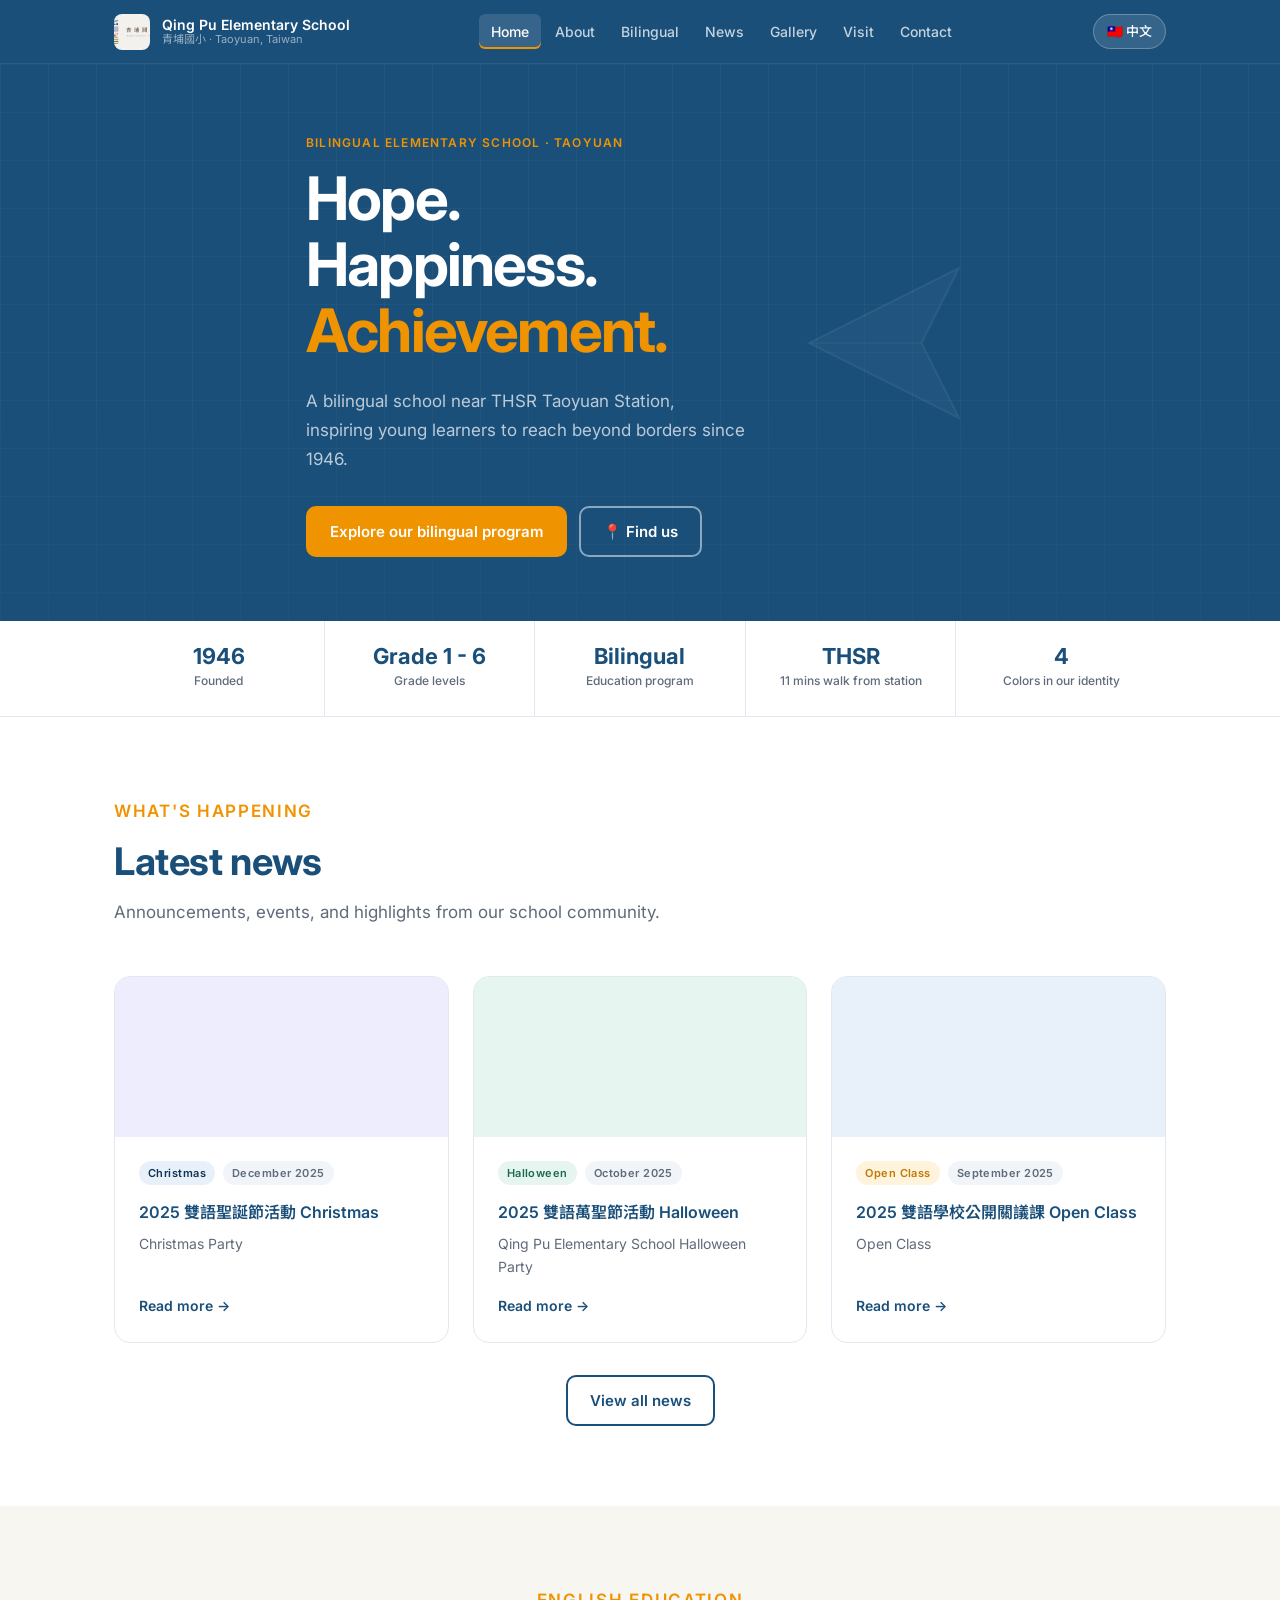
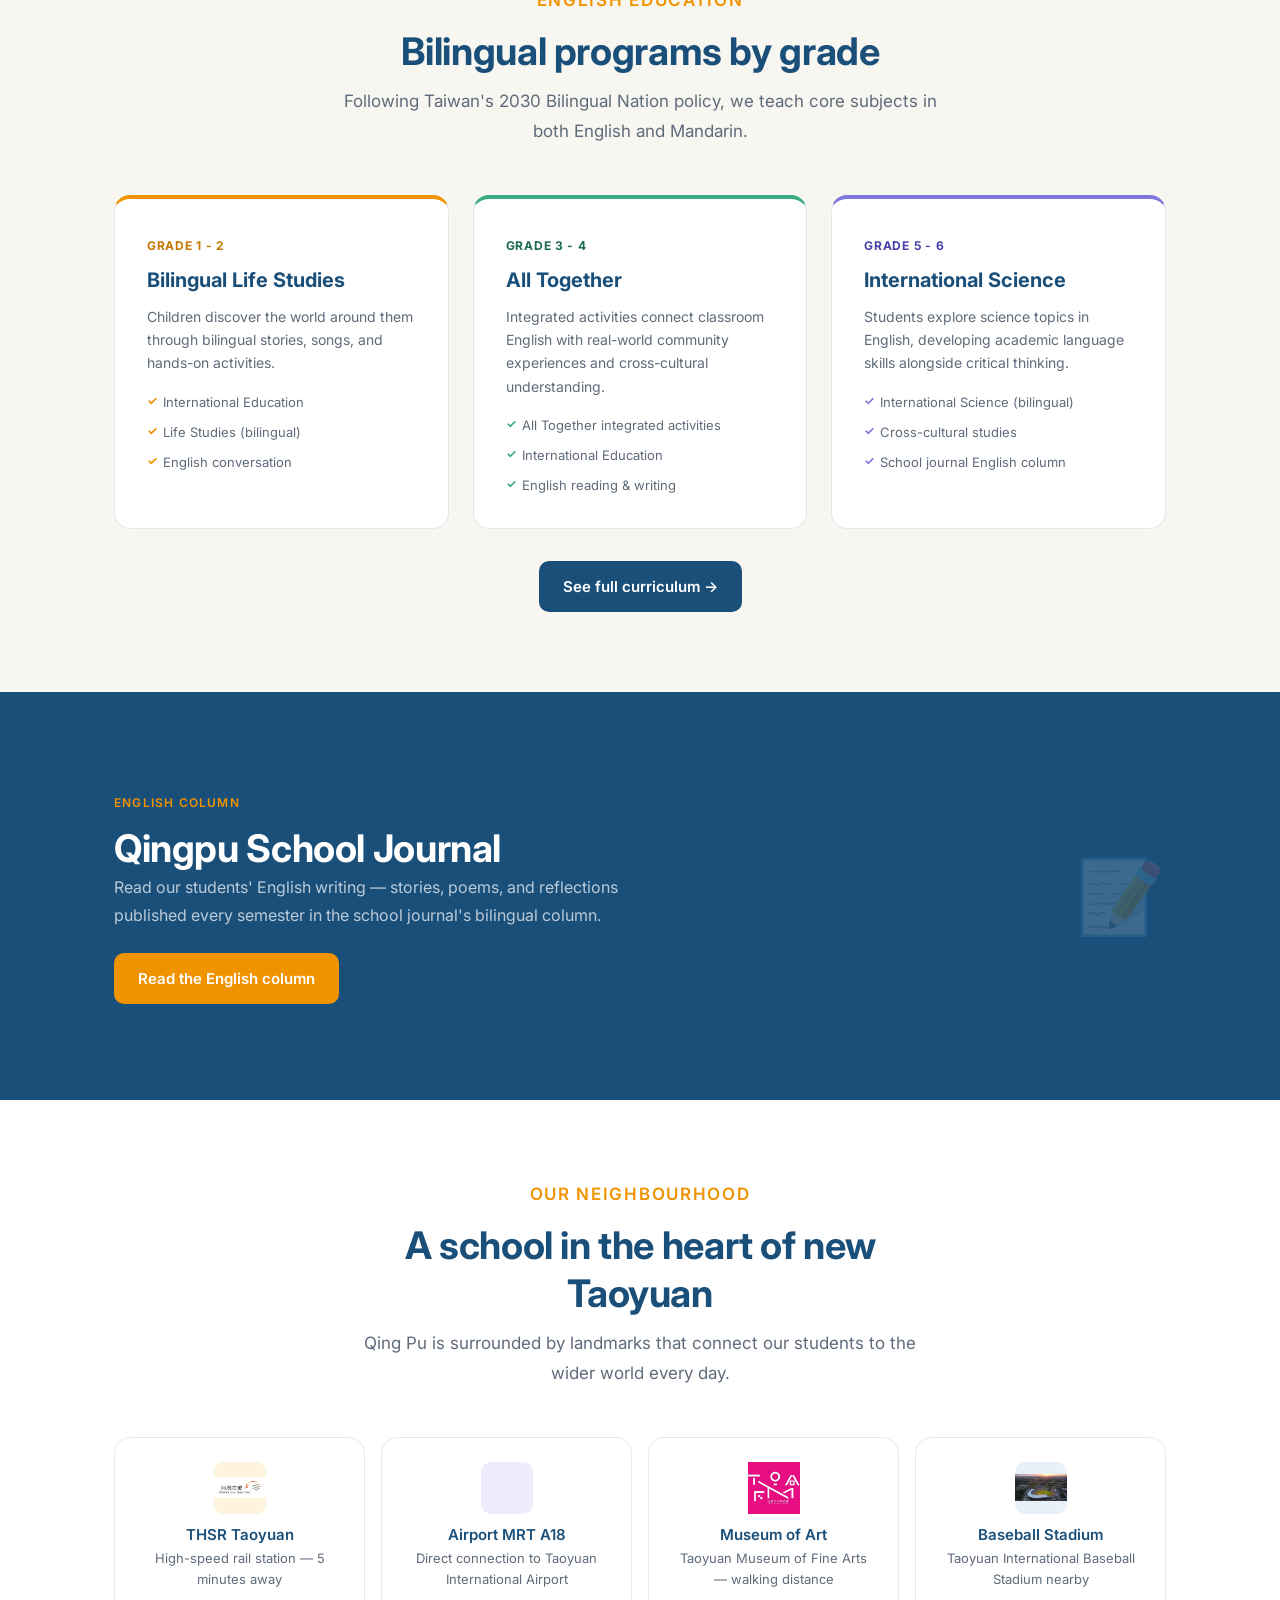
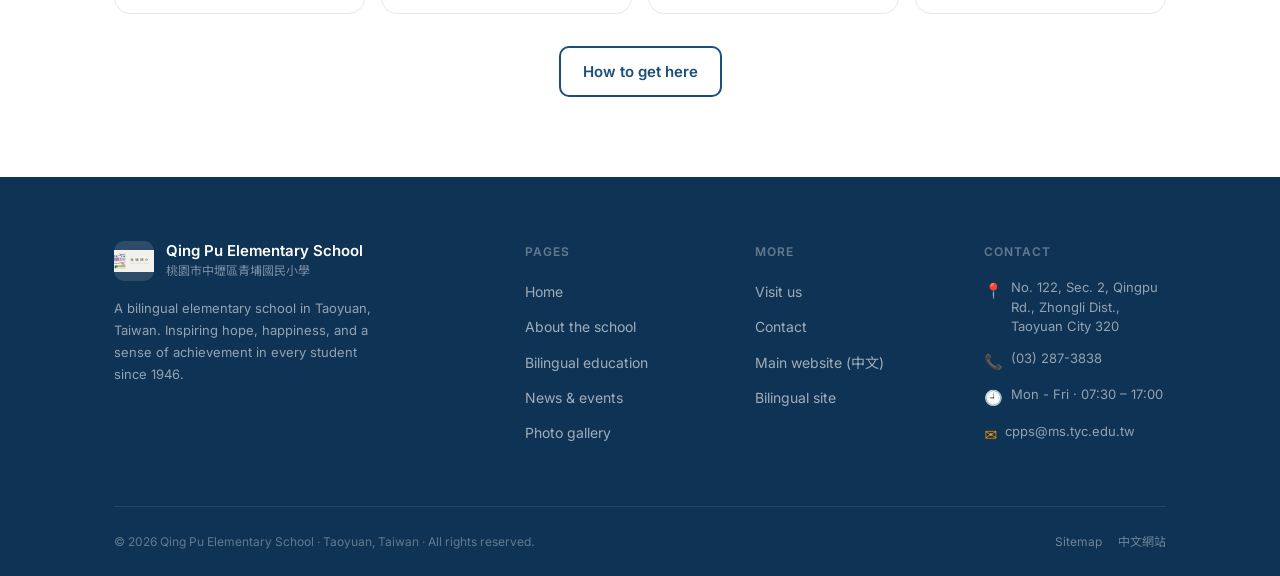
==== commit 920011d8: "Add complete English website redesign - 7 pages" ====
--- a/index.html
+++ b/index.html
@@ -29,7 +29,7 @@
       <a href="index.html" class="navbar__logo" aria-label="Qing Pu Elementary School — home">
         <div class="navbar__logo-img" aria-hidden="true">
           <!-- Replace the emoji below with: <img src="images/logo.png" alt=""> -->
-          ✈️
+          <img src="images/logo.png" alt="">
         </div>
         <div class="navbar__logo-text">
           <span class="navbar__name">Qing Pu Elementary School</span>
@@ -87,14 +87,14 @@
       <div class="hero__bg" aria-hidden="true"></div>
       <div class="container hero__inner">
         <div class="hero__content">
-          <p class="eyebrow">🏫 Bilingual Elementary School · Taoyuan</p>
+          <p class="eyebrow">Bilingual Elementary School · Taoyuan</p>
           <h1 class="hero__title">
             Hope.<br>
             Happiness.<br>
             <span class="hero__title-accent">Achievement.</span>
           </h1>
           <p class="hero__desc">
-            A modern bilingual school near THSR Taoyuan Station,
+            A bilingual school near THSR Taoyuan Station,
             inspiring young learners to reach beyond borders
             since 1946.
           </p>
@@ -126,7 +126,7 @@
             <span class="stats-strip__label">Founded</span>
           </li>
           <li class="stats-strip__item">
-            <span class="stats-strip__num">Gr. 1–6</span>
+            <span class="stats-strip__num">Grade 1 - 6</span>
             <span class="stats-strip__label">Grade levels</span>
           </li>
           <li class="stats-strip__item">
@@ -135,7 +135,7 @@
           </li>
           <li class="stats-strip__item">
             <span class="stats-strip__num">THSR</span>
-            <span class="stats-strip__label">5 min from station</span>
+            <span class="stats-strip__label">11 mins walk from station</span>
           </li>
           <li class="stats-strip__item">
             <span class="stats-strip__num">4</span>
@@ -150,7 +150,7 @@
     <section class="section bg-white" aria-labelledby="news-heading">
       <div class="container">
         <div class="section-header">
-          <p class="eyebrow">📰 What's happening</p>
+          <p class="eyebrow">What's happening</p>
           <h2 id="news-heading">Latest news</h2>
           <p>Announcements, events, and highlights from our school community.</p>
         </div>
@@ -158,40 +158,40 @@
         <div class="grid-3 news-grid">
 
           <article class="card fade-in">
-            <div class="card-img-placeholder" aria-hidden="true" style="background: var(--navy-light); height: 160px; display:flex; align-items:center; justify-content:center; font-size:40px;">🌍</div>
+            <div class="card-img-placeholder" aria-hidden="true" style="background: var(--purple-light); height: 160px; display:flex; align-items:center; justify-content:center; font-size:40px;"></div>
             <div class="card-body">
               <div class="flex gap-2 mb-4">
-                <span class="badge badge-orange">Event</span>
-                <span class="badge badge-gray">June 2026</span>
+                <span class="badge badge-navy">Christmas</span>
+                <span class="badge badge-gray">December 2025</span>
               </div>
-              <h3 class="news-card__title">End-of-year International Education Showcase</h3>
-              <p class="news-card__excerpt">Grade 4–6 students present their bilingual projects at the annual international education showcase, open to all families.</p>
+              <h3 class="news-card__title">2025 雙語聖誕節活動 Christmas</h3>
+              <p class="news-card__excerpt">Christmas Party</p>
               <a href="news.html" class="news-card__link">Read more →</a>
             </div>
           </article>
 
           <article class="card fade-in">
-            <div class="card-img-placeholder" aria-hidden="true" style="background: var(--green-light); height: 160px; display:flex; align-items:center; justify-content:center; font-size:40px;">🔬</div>
+            <div class="card-img-placeholder" aria-hidden="true" style="background: var(--green-light); height: 160px; display:flex; align-items:center; justify-content:center; font-size:40px;"></div>
             <div class="card-body">
               <div class="flex gap-2 mb-4">
-                <span class="badge badge-green">Award</span>
-                <span class="badge badge-gray">May 2026</span>
+                <span class="badge badge-green">Halloween</span>
+                <span class="badge badge-gray">October 2025</span>
               </div>
-              <h3 class="news-card__title">Bilingual Science Week — student award highlights</h3>
-              <p class="news-card__excerpt">Our students swept three prizes at the Taoyuan district bilingual science competition. Congratulations to all participants!</p>
+              <h3 class="news-card__title">2025 雙語萬聖節活動 Halloween</h3>
+              <p class="news-card__excerpt">Qing Pu Elementary School Halloween Party</p>
               <a href="news.html" class="news-card__link">Read more →</a>
             </div>
           </article>
 
           <article class="card fade-in">
-            <div class="card-img-placeholder" aria-hidden="true" style="background: var(--purple-light); height: 160px; display:flex; align-items:center; justify-content:center; font-size:40px;">🚄</div>
+            <div class="card-img-placeholder" aria-hidden="true" style="background: var(--navy-light); height: 160px; display:flex; align-items:center; justify-content:center; font-size:40px;"></div>
             <div class="card-body">
               <div class="flex gap-2 mb-4">
-                <span class="badge badge-navy">Field trip</span>
-                <span class="badge badge-gray">Apr 2026</span>
+                <span class="badge badge-orange">Open Class</span>
+                <span class="badge badge-gray">September 2025</span>
               </div>
-              <h3 class="news-card__title">Airport MRT community visit — Grade 3 field trip</h3>
-              <p class="news-card__excerpt">Students explored the Taoyuan Airport MRT system and learned about Taiwan's international connections in a real-world English setting.</p>
+              <h3 class="news-card__title">2025 雙語學校公開關議課 Open Class</h3>
+              <p class="news-card__excerpt">Open Class</p>
               <a href="news.html" class="news-card__link">Read more →</a>
             </div>
           </article>
@@ -209,7 +209,7 @@
     <section class="section" aria-labelledby="bilingual-heading">
       <div class="container">
         <div class="section-header centered">
-          <p class="eyebrow">🌐 English education</p>
+          <p class="eyebrow">English education</p>
           <h2 id="bilingual-heading">Bilingual programs by grade</h2>
           <p>Following Taiwan's 2030 Bilingual Nation policy, we teach core subjects in both English and Mandarin.</p>
         </div>
@@ -217,7 +217,7 @@
         <div class="programs-grid">
 
           <div class="program-card fade-in">
-            <div class="program-card__grade">Gr. 1–2</div>
+            <div class="program-card__grade">Grade 1 - 2</div>
             <h3 class="program-card__title">Bilingual Life Studies</h3>
             <p class="program-card__desc">Children discover the world around them through bilingual stories, songs, and hands-on activities.</p>
             <ul class="program-card__subjects">
@@ -228,7 +228,7 @@
           </div>
 
           <div class="program-card fade-in">
-            <div class="program-card__grade">Gr. 3–4</div>
+            <div class="program-card__grade">Grade 3 - 4</div>
             <h3 class="program-card__title">All Together</h3>
             <p class="program-card__desc">Integrated activities connect classroom English with real-world community experiences and cross-cultural understanding.</p>
             <ul class="program-card__subjects">
@@ -239,7 +239,7 @@
           </div>
 
           <div class="program-card fade-in">
-            <div class="program-card__grade">Gr. 5–6</div>
+            <div class="program-card__grade">Grade 5 - 6</div>
             <h3 class="program-card__title">International Science</h3>
             <p class="program-card__desc">Students explore science topics in English, developing academic language skills alongside critical thinking.</p>
             <ul class="program-card__subjects">
@@ -262,7 +262,7 @@
     <section class="section-sm bg-navy" aria-labelledby="journal-heading">
       <div class="container journal-banner">
         <div class="journal-banner__text">
-          <p class="eyebrow" style="color: var(--orange);">📖 English column</p>
+          <p class="eyebrow" style="color: var(--orange);">English column</p>
           <h2 id="journal-heading" style="color:#fff;">Qingpu School Journal</h2>
           <p style="color:rgba(255,255,255,0.7);">
             Read our students' English writing — stories, poems, and reflections published every semester in the school journal's bilingual column.
@@ -278,29 +278,29 @@
     <section class="section bg-white" aria-labelledby="nearby-heading">
       <div class="container">
         <div class="section-header centered">
-          <p class="eyebrow">📍 Our neighbourhood</p>
+          <p class="eyebrow">Our neighbourhood</p>
           <h2 id="nearby-heading">A school in the heart of new Taoyuan</h2>
           <p>Qing Pu is surrounded by landmarks that connect our students to the wider world every day.</p>
         </div>
 
         <div class="grid-4 nearby-grid">
           <div class="nearby-card fade-in">
-            <div class="nearby-card__icon" style="background:var(--orange-light); color:var(--orange-dark);">🚄</div>
+            <div class="nearby-card__icon" style="background:var(--orange-light); color:var(--orange-dark);"><img src="images/THSR Logo.png" alt=""></div>
             <h4>THSR Taoyuan</h4>
             <p>High-speed rail station — 5 minutes away</p>
           </div>
           <div class="nearby-card fade-in">
-            <div class="nearby-card__icon" style="background:var(--purple-light); color:#4840a8;">🚇</div>
+            <div class="nearby-card__icon" style="background:var(--purple-light); color:#4840a8;"><img src="images/Airport MRT Logo.png" alt=""></div>
             <h4>Airport MRT A18</h4>
             <p>Direct connection to Taoyuan International Airport</p>
           </div>
           <div class="nearby-card fade-in">
-            <div class="nearby-card__icon" style="background:var(--green-light); color:#1a6b4f;">🎨</div>
+            <div class="nearby-card__icon" style="background:var(--green-light); color:#1a6b4f;"><img src="images/Museum of fine arts logo.jpg" alt=""></div>
             <h4>Museum of Art</h4>
-            <p>Taoyuan Museum of Art — walking distance</p>
+            <p>Taoyuan Museum of Fine Arts — walking distance</p>
           </div>
           <div class="nearby-card fade-in">
-            <div class="nearby-card__icon" style="background:var(--navy-light); color:var(--navy);">⚾</div>
+            <div class="nearby-card__icon" style="background:var(--navy-light); color:var(--navy);"><img src="images/Taoyuan international baseball stadium.jpg" alt=""></div>
             <h4>Baseball Stadium</h4>
             <p>Taoyuan International Baseball Stadium nearby</p>
           </div>
@@ -325,7 +325,7 @@
         <!-- Brand column -->
         <div class="footer__brand">
           <div class="footer__logo">
-            <div class="footer__logo-box" aria-hidden="true">✈️</div>
+            <div class="footer__logo-box" aria-hidden="true"><img src="images/logo.png" alt=""></div>
             <div>
               <div class="footer__school-name">Qing Pu Elementary School</div>
               <div class="footer__school-zh">桃園市中壢區青埔國民小學</div>
@@ -374,7 +374,7 @@
           </div>
           <div class="footer__contact-item">
             <span class="footer__contact-icon" aria-hidden="true">🕘</span>
-            <span>Mon–Fri · 07:30–17:00</span>
+            <span>Mon - Fri · 07:30 – 17:00</span>
           </div>
           <div class="footer__contact-item">
             <span class="footer__contact-icon" aria-hidden="true">✉️</span>
